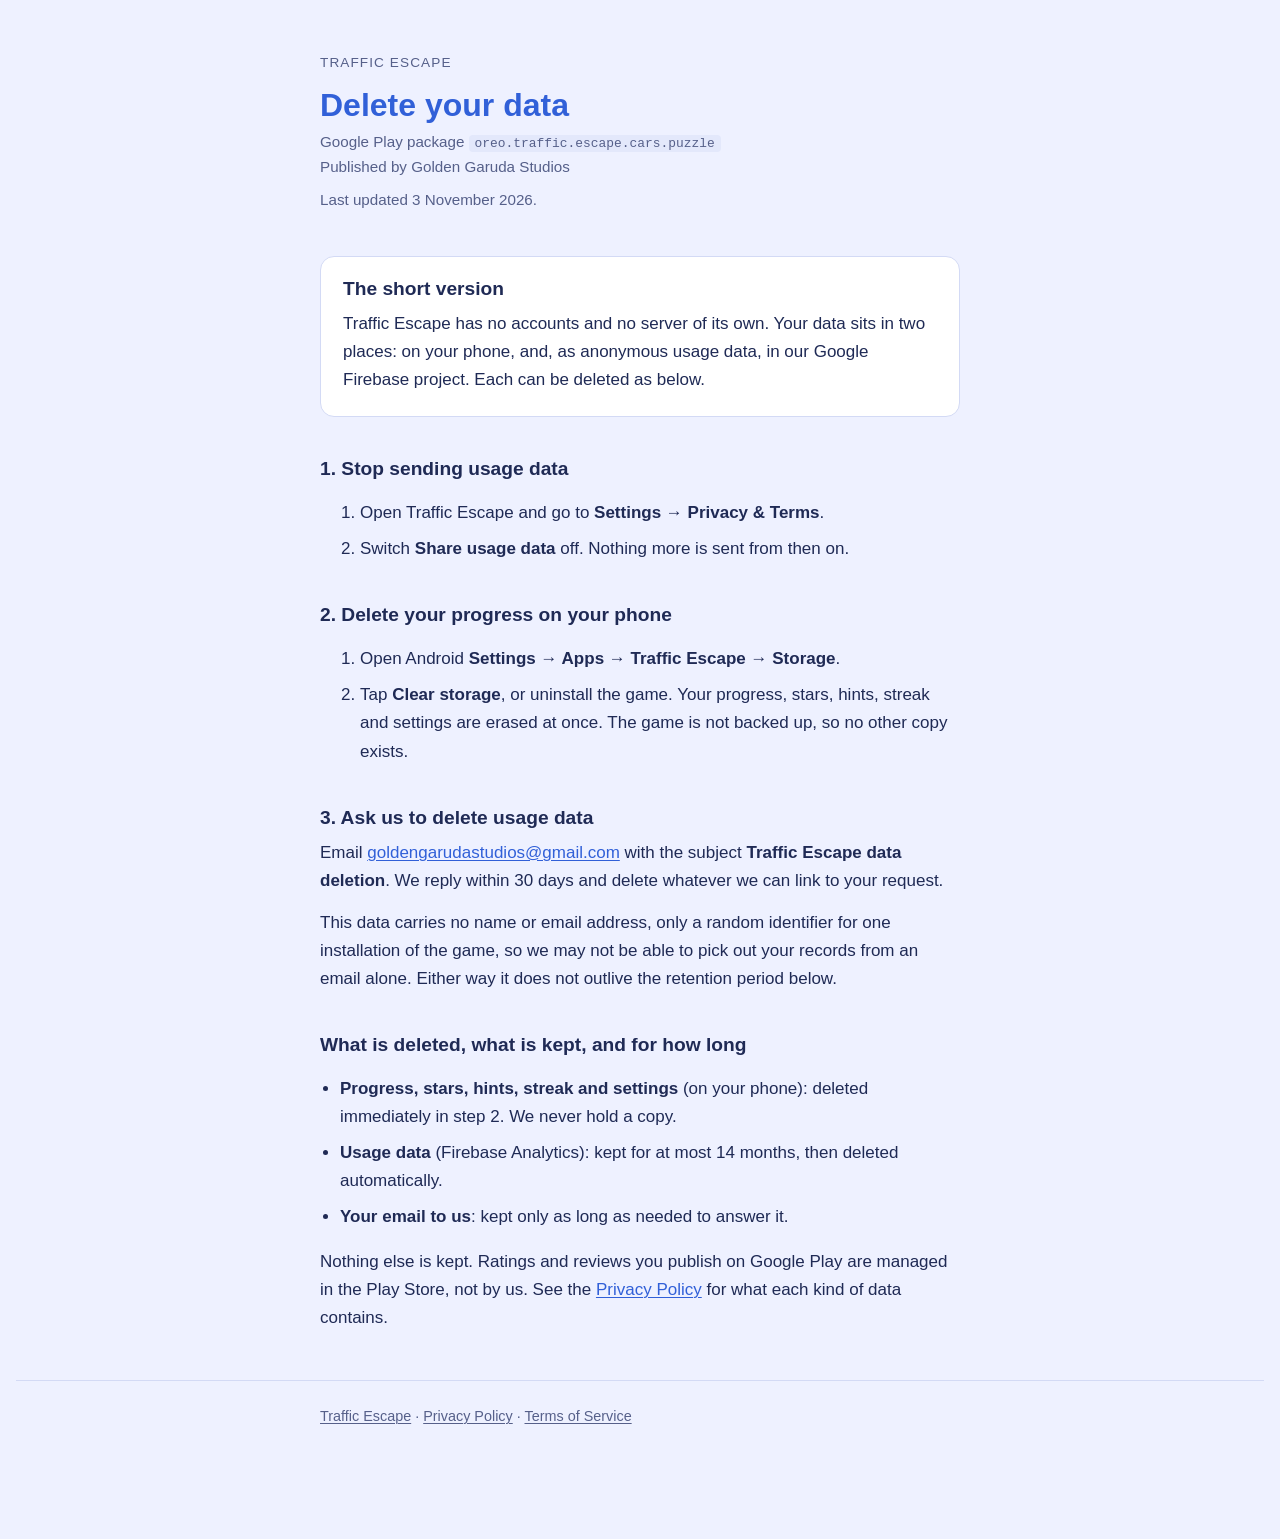
==== delete-data/index.html @ b9831e78 "Privacy Policy, Terms of Service and data deletion for Traffic Escape Co-Authored-By: Claude Opus 5." ====
<!DOCTYPE html>
<html lang="en">
<head>
<meta charset="utf-8">
<meta name="viewport" content="width=device-width, initial-scale=1">
<title>Delete your data — Traffic Escape</title>
<meta name="description" content="How to stop sharing usage data from Traffic Escape and delete what the game and Firebase hold about you.">
<meta name="color-scheme" content="light dark">
<link rel="stylesheet" href="../style.css">
</head>
<body>

<header>
	<p class="eyebrow">Traffic Escape</p>
	<h1>Delete your data</h1>
	<p class="meta">
		Google Play package <span class="package">oreo.traffic.escape.cars.puzzle</span><br>
		Published by Golden Garuda Studios
	</p>
	<p class="meta">Last updated <time datetime="2026-11-03">3 November 2026</time>.</p>
</header>

<main>

	<section class="lede">
		<h2>The short version</h2>
		<p>
			Traffic Escape has no accounts and no server of its own. Your data sits in two
			places: on your phone, and, as anonymous usage data, in our Google Firebase
			project. Each can be deleted as below.
		</p>
	</section>

	<h2>1. Stop sending usage data</h2>
	<ol>
		<li>Open Traffic Escape and go to <strong>Settings → Privacy &amp; Terms</strong>.</li>
		<li>Switch <strong>Share usage data</strong> off. Nothing more is sent from then on.</li>
	</ol>

	<h2>2. Delete your progress on your phone</h2>
	<ol>
		<li>Open Android <strong>Settings → Apps → Traffic Escape → Storage</strong>.</li>
		<li>Tap <strong>Clear storage</strong>, or uninstall the game. Your progress, stars,
			hints, streak and settings are erased at once. The game is not backed up, so no
			other copy exists.</li>
	</ol>

	<h2>3. Ask us to delete usage data</h2>
	<p>
		Email <a href="mailto:goldengarudastudios@gmail.com">goldengarudastudios@gmail.com</a>
		with the subject <strong>Traffic Escape data deletion</strong>. We reply within 30
		days and delete whatever we can link to your request.
	</p>
	<p>
		This data carries no name or email address, only a random identifier for one
		installation of the game, so we may not be able to pick out your records from an
		email alone. Either way it does not outlive the retention period below.
	</p>

	<h2>What is deleted, what is kept, and for how long</h2>
	<ul>
		<li><strong>Progress, stars, hints, streak and settings</strong> (on your phone):
			deleted immediately in step 2. We never hold a copy.</li>
		<li><strong>Usage data</strong> (Firebase Analytics): kept for at most 14 months,
			then deleted automatically.</li>
		<li><strong>Your email to us</strong>: kept only as long as needed to answer it.</li>
	</ul>
	<p>
		Nothing else is kept. Ratings and reviews you publish on Google Play are managed
		in the Play Store, not by us. See the <a href="../privacy/">Privacy Policy</a> for
		what each kind of data contains.
	</p>

</main>

<hr>

<footer>
	<p>
		<a href="../">Traffic Escape</a> ·
		<a href="../privacy/">Privacy Policy</a> ·
		<a href="../terms/">Terms of Service</a>
	</p>
</footer>

</body>
</html>
---- style.css ----
/* Block Puzzle Color Blast legal pages.
   Colours follow the game's Home screen: a pale indigo page for light mode, the
   game's deep indigo for dark mode. No webfont and no external request of any
   kind - a privacy policy that asks a third party for a font is a contradiction,
   and it is the sort of thing that has lost GDPR rulings. */

:root {
	--bg: #eef1ff;
	--surface: #ffffff;
	--inset: #e3e8fb;
	--primary: #3160d8;
	--text: #1f2a55;
	--muted: #56608a;
	--rule: #d3daf5;
}

@media (prefers-color-scheme: dark) {
	:root {
		--bg: #1d2a6b;
		--surface: #26368a;
		--inset: #17225a;
		--primary: #ffc93a;
		--text: #f2f5ff;
		--muted: #bfd0ff;
		--rule: #34479e;
	}
}

* { box-sizing: border-box; }

html { -webkit-text-size-adjust: 100%; }

body {
	margin: 0;
	padding: 0 16px 96px;
	background: var(--bg);
	color: var(--text);
	font-family: ui-rounded, "Segoe UI", Roboto, -apple-system, BlinkMacSystemFont,
		"Helvetica Neue", Arial, sans-serif;
	font-size: 17px;
	line-height: 1.65;
}

main, header, footer { max-width: 40rem; margin: 0 auto; }

header { padding: 48px 0 8px; }

.eyebrow {
	display: inline-block;
	margin: 0 0 4px;
	color: var(--muted);
	font-size: 0.85rem;
	letter-spacing: 0.08em;
	text-transform: uppercase;
}

h1 {
	margin: 8px 0 4px;
	color: var(--primary);
	font-size: 2rem;
	line-height: 1.2;
	font-weight: 800;
}

h2 {
	margin: 40px 0 8px;
	font-size: 1.2rem;
	font-weight: 700;
	line-height: 1.3;
}

p, li { margin: 0 0 14px; }

ul { padding-left: 1.25rem; }

li { margin-bottom: 8px; }

a {
	color: var(--primary);
	text-decoration-thickness: 1px;
	text-underline-offset: 2px;
}

a:focus-visible {
	outline: 2px solid var(--primary);
	outline-offset: 3px;
	border-radius: 2px;
}

.meta {
	margin: 0 0 8px;
	color: var(--muted);
	font-size: 0.95rem;
}

.package {
	font-family: ui-monospace, SFMono-Regular, Menlo, Consolas, monospace;
	font-size: 0.85em;
	background: var(--inset);
	padding: 1px 6px;
	border-radius: 4px;
}

.lede {
	background: var(--surface);
	border: 1px solid var(--rule);
	border-radius: 14px;
	padding: 20px 22px 8px;
	margin: 28px 0 8px;
}

.lede h2 { margin-top: 0; }

hr {
	border: 0;
	border-top: 1px solid var(--rule);
	margin: 48px 0 24px;
}

footer {
	color: var(--muted);
	font-size: 0.9rem;
}

footer a { color: var(--muted); }

/* Landing page cards */
.cards {
	display: grid;
	gap: 14px;
	margin: 32px 0;
	padding: 0;
	list-style: none;
}

.cards li { margin: 0; }

.cards a {
	display: block;
	background: var(--surface);
	border: 1px solid var(--rule);
	border-radius: 14px;
	padding: 20px 22px;
	text-decoration: none;
	color: inherit;
}

.cards a:hover { border-color: var(--primary); }

.cards strong {
	display: block;
	color: var(--primary);
	font-size: 1.15rem;
	margin-bottom: 2px;
}

.cards span { color: var(--muted); font-size: 0.95rem; }
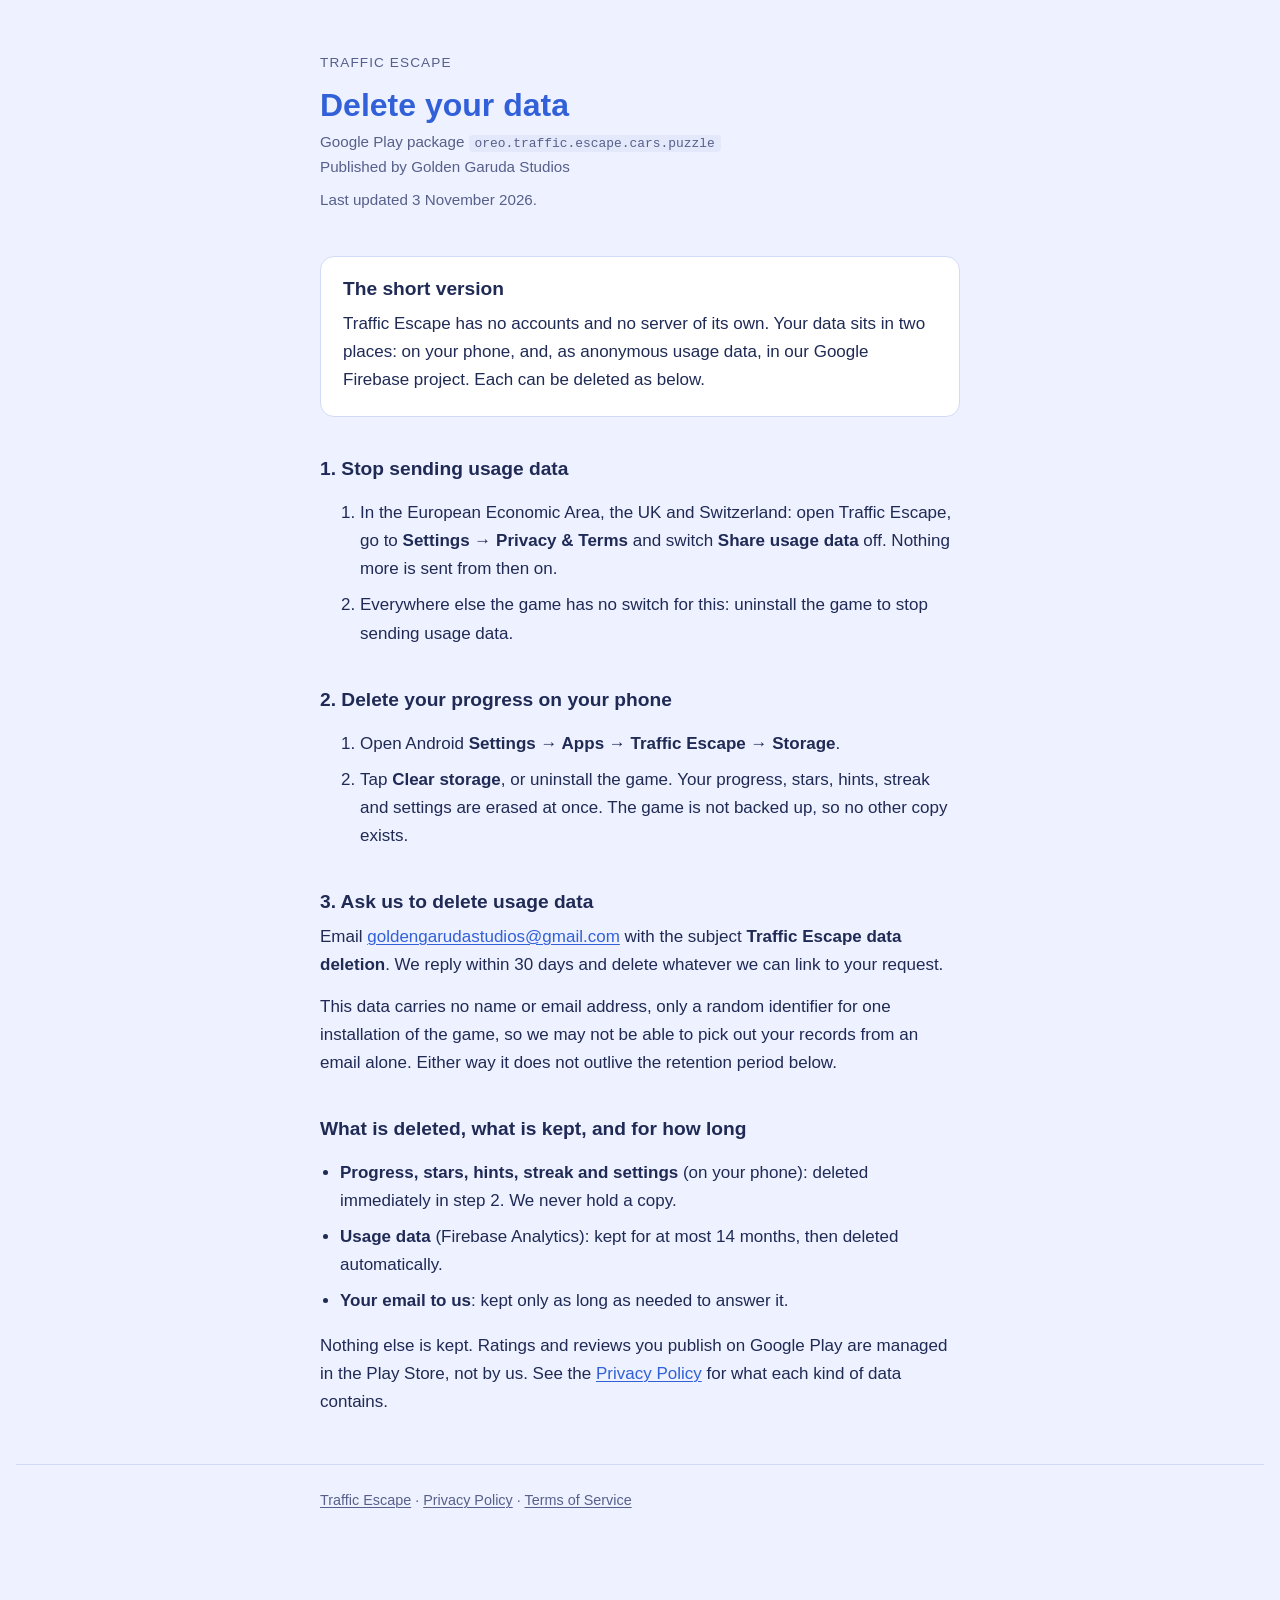
==== commit 32f91b4e: "Share usage data switch is now only in the EEA, UK and Switzerland Elsewhere usage data is always on" ====
--- a/delete-data/index.html
+++ b/delete-data/index.html
@@ -33,8 +33,10 @@
 
 	<h2>1. Stop sending usage data</h2>
 	<ol>
-		<li>Open Traffic Escape and go to <strong>Settings → Privacy &amp; Terms</strong>.</li>
-		<li>Switch <strong>Share usage data</strong> off. Nothing more is sent from then on.</li>
+		<li>In the European Economic Area, the UK and Switzerland: open Traffic Escape, go to
+			<strong>Settings → Privacy &amp; Terms</strong> and switch <strong>Share usage data</strong> off.
+			Nothing more is sent from then on.</li>
+		<li>Everywhere else the game has no switch for this: uninstall the game to stop sending usage data.</li>
 	</ol>
 
 	<h2>2. Delete your progress on your phone</h2>
